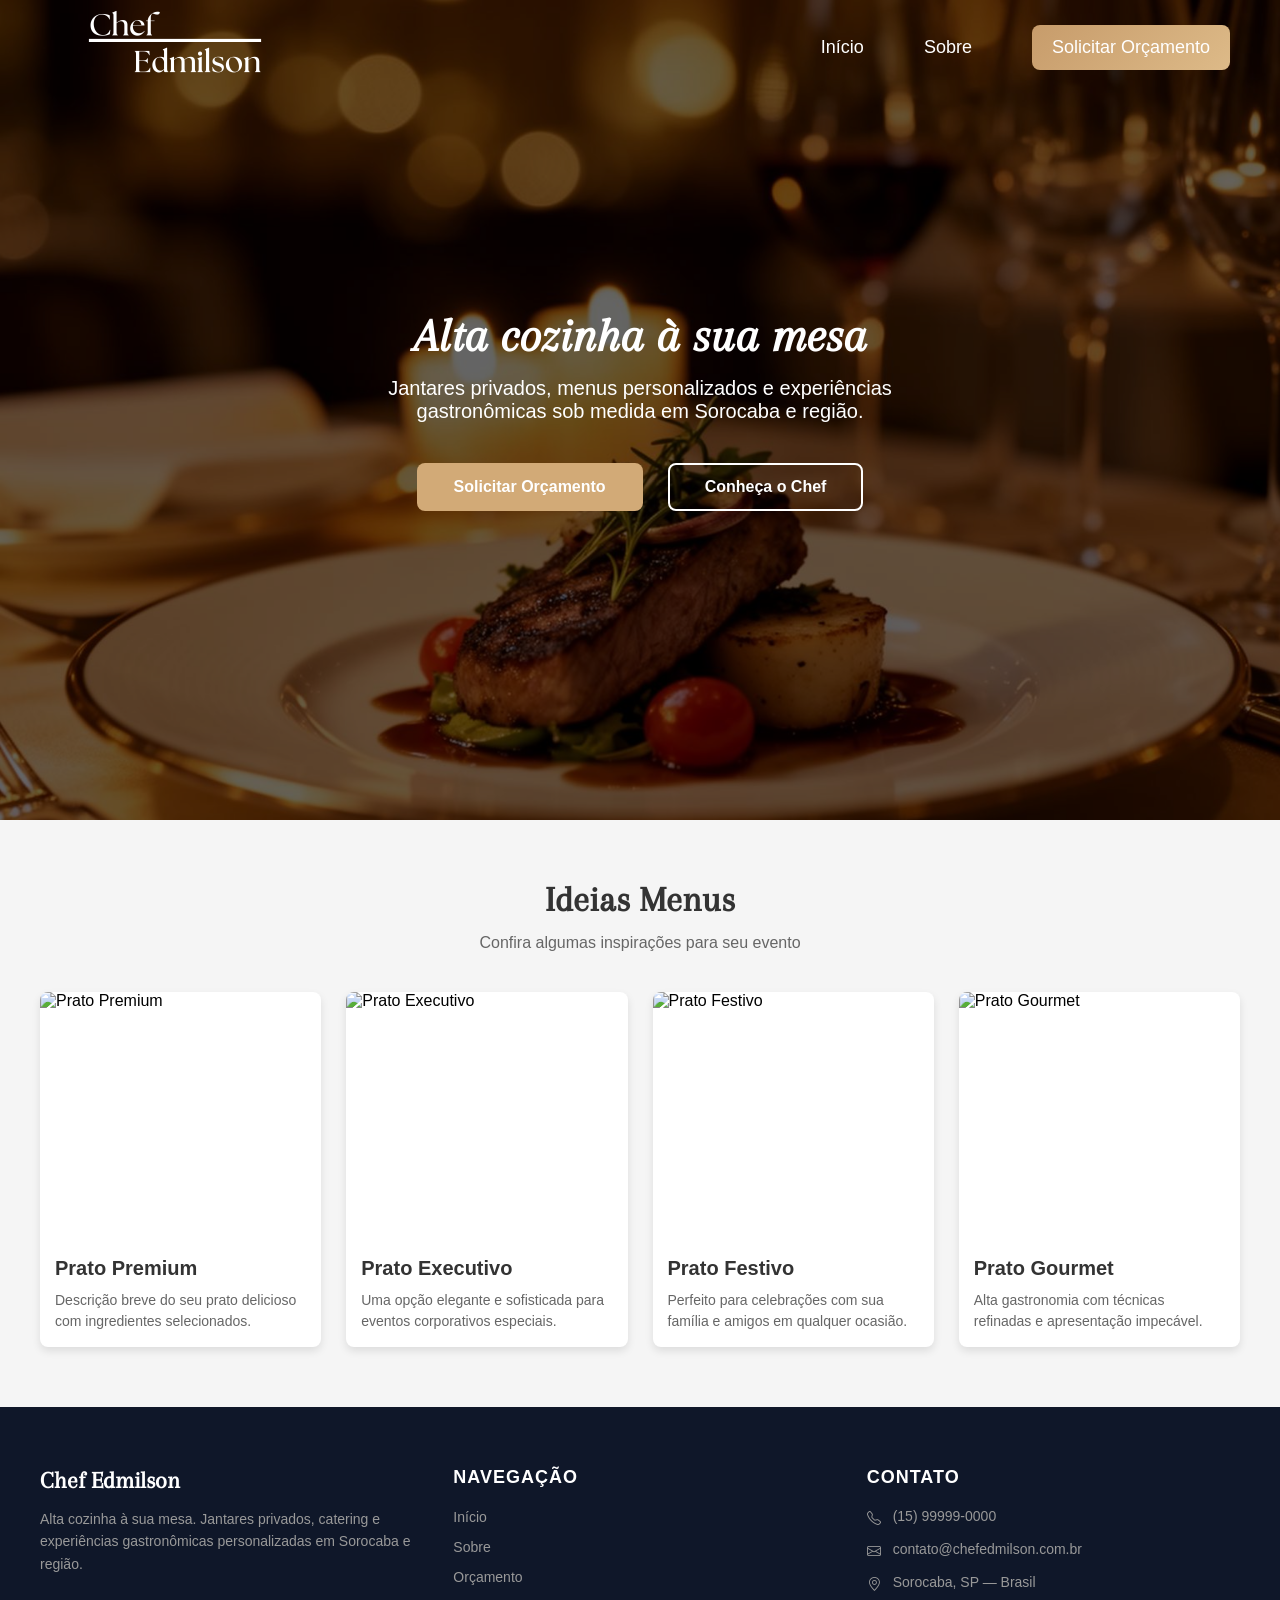
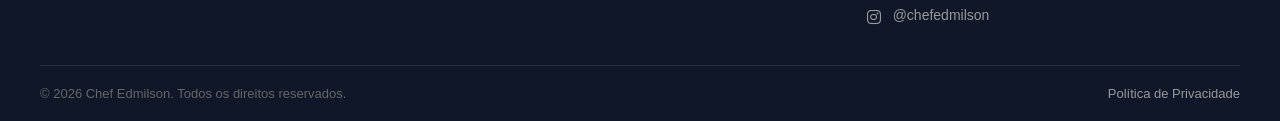
==== index.html @ d6121daf "Add files via upload" ====
<!doctype html>
<html lang="pt-br">
  <head>
    <meta charset="UTF-8" />
    <meta name="viewport" content="width=device-width, initial-scale=1.0" />
    <link href="https://cdn.jsdelivr.net/npm/bootstrap-icons@1.11.0/font/bootstrap-icons.css" rel="stylesheet" />
    <link rel="stylesheet" href="CSS/style.css" />
    <title>Chef Edmilson</title>
  </head>
  <body>
    <header class="topo">
      <div class="logo logo-dark">
        <img src="IMG/logo.png" alt="Logo do site" />
      </div>
      <div class="logo logo-light" style="display: none;">
        <img src="IMG/logo-positiva.png" alt="Logo do site" />
      </div>
      <nav>
        <ul class="menu">
          <li><a href="index.html">Início</a></li>
          <li><a href="sobre.html">Sobre</a></li>
          <li>
            <a href="orcamento.html" class="btndestaque">Solicitar Orçamento</a>
          </li>
        </ul>
      </nav>
    </header>

    <main class="hero">
      <div class="conteudo">
        <h1>Alta cozinha à sua mesa</h1>
        <p class="descricao">Jantares privados, menus personalizados e experiências gastronômicas sob medida em Sorocaba e região.</p>
        <div class="botoes-hero">
          <a href="orcamento.html" class="btn btn-primario">Solicitar Orçamento</a>
          <a href="sobre.html" class="btn btn-secundario">Conheça o Chef</a>
        </div>
      </div>
    </main>

    <section class="ideias-menus">
      <div class="container">
        <h2>Ideias Menus</h2>
        <p class="subtitulo">Confira algumas inspirações para seu evento</p>

        <div class="cards-container">
          <div class="card">
            <img src="IMG/prato1.jpg" alt="Prato Premium" />
            <h3>Prato Premium</h3>
            <p>Descrição breve do seu prato delicioso com ingredientes selecionados.</p>
          </div>

          <div class="card">
            <img src="IMG/prato2.jpg" alt="Prato Executivo" />
            <h3>Prato Executivo</h3>
            <p>Uma opção elegante e sofisticada para eventos corporativos especiais.</p>
          </div>

          <div class="card">
            <img src="IMG/prato3.jpg" alt="Prato Festivo" />
            <h3>Prato Festivo</h3>
            <p>Perfeito para celebrações com sua família e amigos em qualquer ocasião.</p>
          </div>

          <div class="card">
            <img src="IMG/prato4.jpg" alt="Prato Gourmet" />
            <h3>Prato Gourmet</h3>
            <p>Alta gastronomia com técnicas refinadas e apresentação impecável.</p>
          </div>
        </div>
      </div>
    </section>

    <footer class="footer">
      <div class="footer-content">
        <div class="footer-section">
          <h3>Chef Edmilson</h3>
          <p>Alta cozinha à sua mesa. Jantares privados, catering e experiências gastronômicas personalizadas em Sorocaba e região.</p>
        </div>

        <div class="footer-section">
          <h4>Navegação</h4>
          <ul class="footer-links">
            <li><a href="index.html">Início</a></li>
            <li><a href="sobre.html">Sobre</a></li>
            <li><a href="orcamento.html">Orçamento</a></li>
          </ul>
        </div>

        <div class="footer-section">
          <h4>Contato</h4>
          <div class="footer-contact">
            <div class="contact-item">
              <i class="bi bi-telephone"></i>
              <a href="tel:+5515999990000">(15) 99999-0000</a>
            </div>
            <div class="contact-item">
              <i class="bi bi-envelope"></i>
              <a href="mailto:contato@chefedmilson.com.br">contato@chefedmilson.com.br</a>
            </div>
            <div class="contact-item">
              <i class="bi bi-geo-alt"></i>
              <span>Sorocaba, SP — Brasil</span>
            </div>
            <div class="contact-item">
              <i class="bi bi-instagram"></i>
              <a href="https://instagram.com/chefedmilson" target="_blank">@chefedmilson</a>
            </div>
          </div>
        </div>
      </div>

      <div class="footer-bottom">
        <p>&copy; 2026 Chef Edmilson. Todos os direitos reservados.</p>
        <a href="#">Política de Privacidade</a>
      </div>
    </footer>

    <script src="JS/javascript.js"></script>
  </body>
</html>
---- CSS/style.css ----
@font-face {
  font-family: 'Arapey';
  src: url('../Fonts/Arapey-Regular.ttf') format('truetype');
  font-weight: normal;
  font-style: normal;
}

@font-face {
  font-family: 'Arapey';
  src: url('../Fonts/Arapey-Italic.ttf') format('truetype');
  font-weight: normal;
  font-style: italic;
}

* {
  margin: 0;
  padding: 0;
  box-sizing: border-box;
}

body,
html {
  height: 100%;
  font-family: Arial, sans-serif;
}

body {
  background-image: url("../IMG/hero.jpg");
  background-size: cover;
  background-position: center;
  background-repeat: no-repeat;
}

.topo {
  width: 100%;
  display: flex;
  justify-content: space-between;
  align-items: center;
  padding: 20px 50px;
  background-color: rgba(0, 0, 0, 0);
  transition: all 0.3s ease;
  position: fixed;
  top: 0;
  left: 0;
  right: 0;
  z-index: 100;
}

.topo.scrolled {
  background-color: white;
  box-shadow: 0 2px 10px rgba(0, 0, 0, 0.1);
}

.topo.scrolled .menu a {
  color: black;
}

.topo.scrolled .menu a:hover {
  color: #d2aa77;
}

.topo.scrolled .btndestaque {
  color: white;
}

.menu {
  list-style: none;
  display: flex;
  align-items: center;
  gap: 60px;
}

.menu a {
  text-decoration: none;
  color: white;
  font-size: 18px;
  transition: 0.3s;
}

.menu li {
  display: flex;
  align-items: center;
}

.menu a:hover {
  color: #d2aa77;
}

.hero {
  height: calc(100vh - 80px);
  display: flex;
  justify-content: center;
  align-items: center;
  text-align: center;
  background: rgba(0, 0, 0, 0.6);
}

.conteudo {
  display: flex;
  flex-direction: column;
  justify-content: center;
  align-items: center;
  color: white;
  text-align: center;
}

.conteudo h1 {
  font-size: 48px;
  margin-bottom: 15px;
  font-family: 'Arapey';
  font-style: italic;
}

.conteudo p {
  font-size: 20px;
  margin-bottom: 40px;
  max-width: 600px;
}

.logo img {
  height: 50px;
  width: auto;
  transform: scale(5);
  transform-origin: left center;
}

.logo-dark {
  transition: opacity 0.3s ease;
}

.logo-light {
  transition: opacity 0.3s ease;
}

.topo.scrolled .logo-dark {
  opacity: 0;
  display: none;
}

.topo.scrolled .logo-light {
  opacity: 1;
  display: block;
}

.btndestaque {
  background-image: linear-gradient(135deg, #c79c6b, #ddba88);
  color: white;
  padding: 12px 20px;
  border-radius: 8px;
  display: inline-block;
}

.botoes-hero {
  display: flex;
  gap: 25px;
  justify-content: center;
  align-items: center;
}

.btn {
  padding: 13px 35px;
  text-decoration: none;
  border-radius: 8px;
  font-weight: bold;
  transition: 0.3s;
  border: 2px solid transparent;
  font-size: 16px;
}

.btn-primario {
  background-color: #d2aa77;
  color: white;
}

.btn-primario:hover {
  background-color: #c79c6b;
}

.btn-secundario {
  background-color: transparent;
  color: white;
  border: 2px solid white;
}

.btn-secundario:hover {
  background-color: rgba(255, 255, 255, 0.1);
  border-color: #d2aa77;
  color: #d2aa77;
}

.ideias-menus {
  background-color: #f5f5f5;
  padding: 60px 20px;
}

.container {
  max-width: 1200px;
  margin: 0 auto;
}

.ideias-menus h2 {
  font-size: 36px;
  text-align: center;
  margin-bottom: 15px;
  color: #333;
  font-family: 'Arapey';
}

.subtitulo {
  text-align: center;
  color: #666;
  font-size: 16px;
  margin-bottom: 40px;
}

.cards-container {
  display: grid;
  grid-template-columns: repeat(4, 1fr);
  gap: 25px;
}

.card {
  background-color: white;
  border-radius: 8px;
  overflow: hidden;
  box-shadow: 0 4px 8px rgba(0, 0, 0, 0.1);
  transition: transform 0.3s, box-shadow 0.3s;
}

.card:hover {
  transform: translateY(-8px);
  box-shadow: 0 8px 16px rgba(0, 0, 0, 0.2);
}

.card img {
  width: 100%;
  height: 250px;
  object-fit: cover;
  display: block;
}

.card h3 {
  font-size: 20px;
  color: #333;
  padding: 15px 15px 10px;
  font-family: Arial, sans-serif;
}

.card p {
  font-size: 14px;
  color: #666;
  padding: 0 15px 15px;
  line-height: 1.5;
}

@media (max-width: 1200px) {
  .cards-container {
    grid-template-columns: repeat(3, 1fr);
  }
}

@media (max-width: 768px) {
  .cards-container {
    grid-template-columns: repeat(2, 1fr);
  }
  
  .botoes-hero {
    flex-direction: column;
    gap: 15px;
  }
}

@media (max-width: 480px) {
  .cards-container {
    grid-template-columns: 1fr;
  }
}

/* Footer */
.footer {
  background-color: hsl(222, 47%, 11%);
  color: #d2aa77;
  padding: 60px 20px 20px;
}

.footer-content {
  max-width: 1200px;
  margin: 0 auto 40px;
  display: grid;
  grid-template-columns: repeat(3, 1fr);
  gap: 40px;
}

.footer-section h3 {
  font-size: 24px;
  color: white;
  margin-bottom: 15px;
  font-family: 'Arapey';
}

.footer-section h4 {
  font-size: 18px;
  color: white;
  margin-bottom: 20px;
  font-weight: bold;
  text-transform: uppercase;
  letter-spacing: 1px;
}

.footer-section p {
  font-size: 14px;
  color: #999;
  line-height: 1.6;
  margin: 0;
}

.footer-links {
  list-style: none;
  padding: 0;
}

.footer-links li {
  margin-bottom: 12px;
}

.footer-links a {
  color: #999;
  text-decoration: none;
  font-size: 14px;
  transition: 0.3s;
}

.footer-links a:hover {
  color: #d2aa77;
}

.footer-contact {
  display: flex;
  flex-direction: column;
  gap: 15px;
}

.contact-item {
  display: flex;
  align-items: flex-start;
  gap: 12px;
  font-size: 14px;
}

.contact-item i {
  color: #999;
  margin-top: 2px;
  flex-shrink: 0;
}

.contact-item a {
  color: #999;
  text-decoration: none;
  transition: 0.3s;
}

.contact-item a:hover {
  color: #d2aa77;
}

.contact-item span {
  color: #999;
}

.footer-bottom {
  border-top: 1px solid rgba(255, 255, 255, 0.1);
  padding-top: 20px;
  max-width: 1200px;
  margin: 0 auto;
  display: flex;
  justify-content: space-between;
  align-items: center;
  font-size: 13px;
}

.footer-bottom p {
  color: #666;
  margin: 0;
}

.footer-bottom a {
  color: #999;
  text-decoration: none;
  transition: 0.3s;
}

.footer-bottom a:hover {
  color: #d2aa77;
}

@media (max-width: 768px) {
  .footer-content {
    grid-template-columns: 1fr;
    gap: 30px;
  }
  
  .footer-bottom {
    flex-direction: column;
    gap: 15px;
    text-align: center;
  }
}
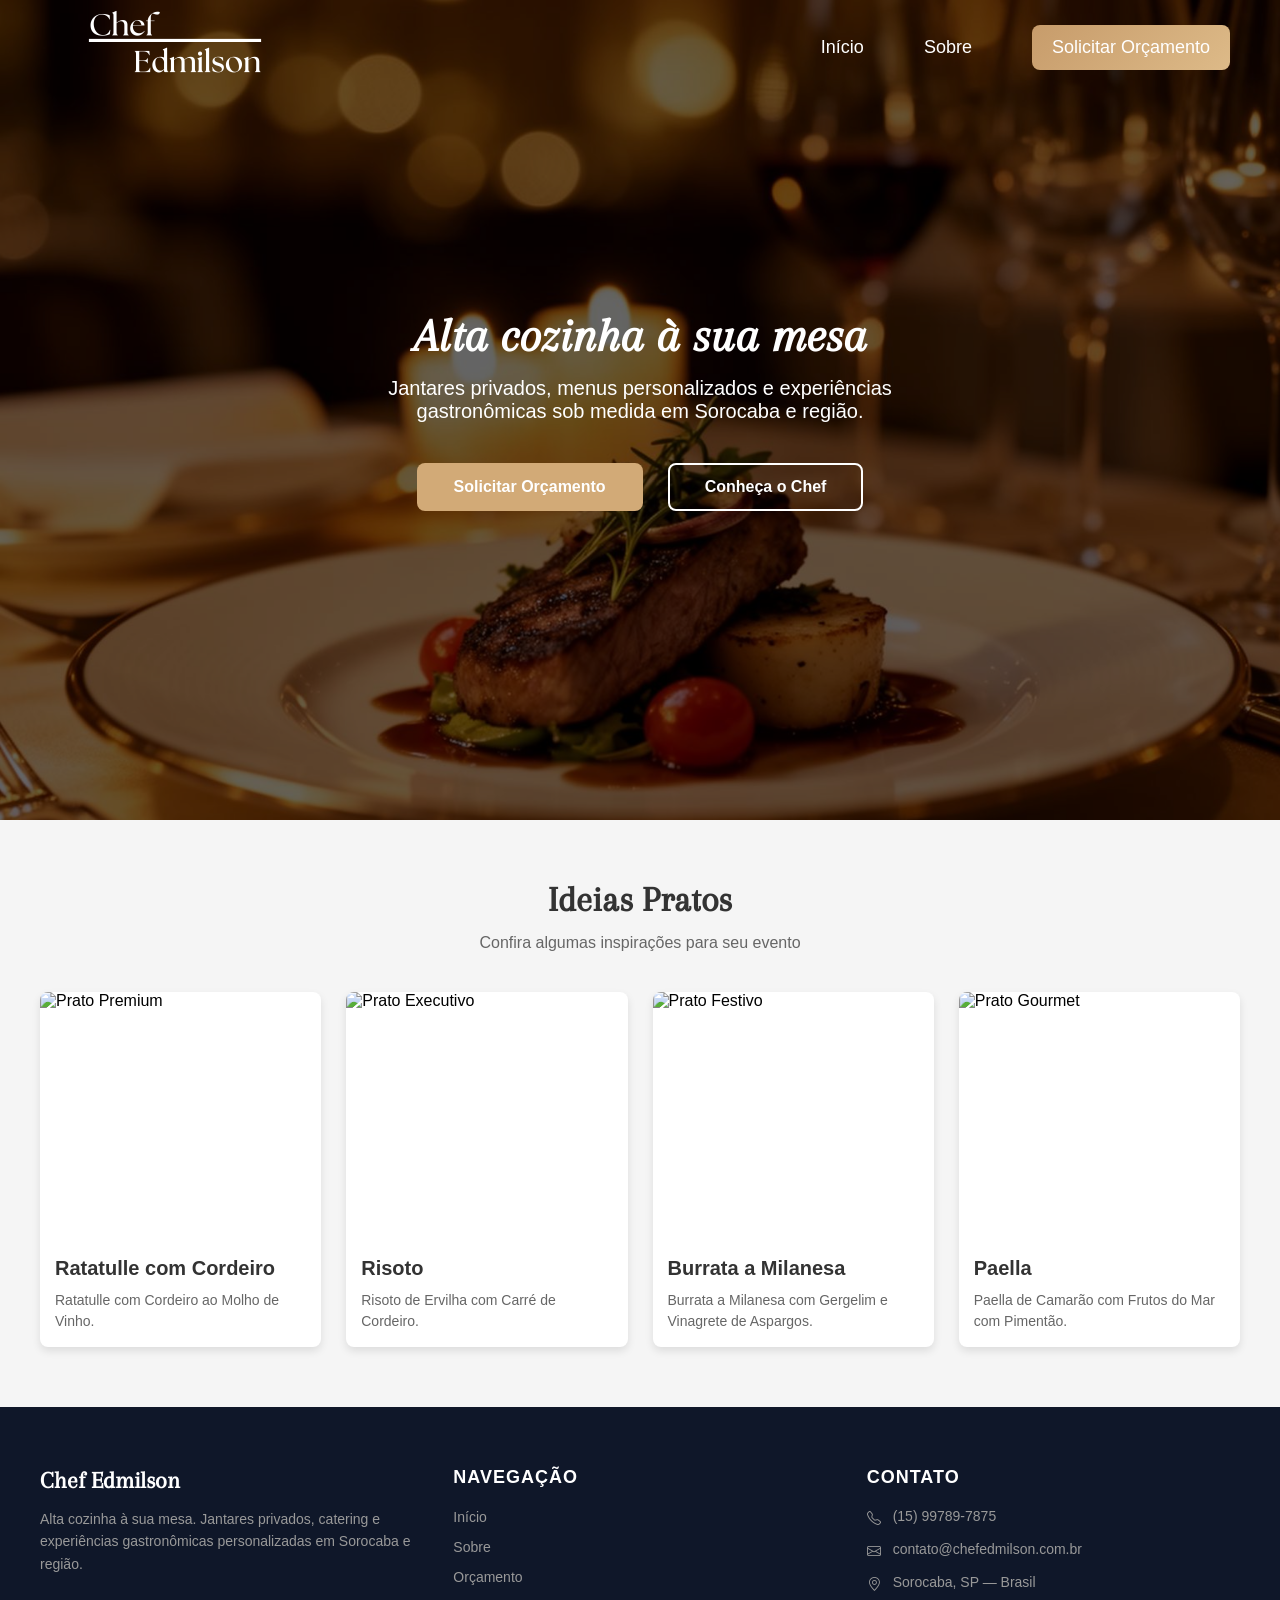
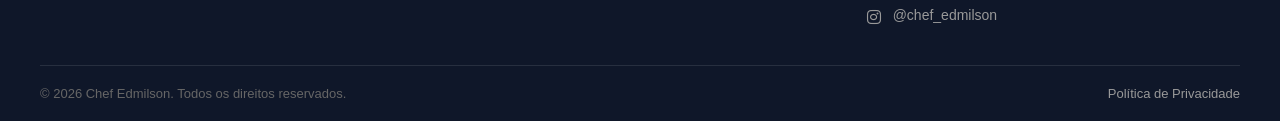
==== commit 94ad376c: "Adionando imagens e ajustando detalhes" ====
--- a/index.html
+++ b/index.html
@@ -7,7 +7,7 @@
     <link rel="stylesheet" href="CSS/style.css" />
     <title>Chef Edmilson</title>
   </head>
-  <body>
+  <body class="body-bg">
     <header class="topo">
       <div class="logo logo-dark">
         <img src="IMG/logo.png" alt="Logo do site" />
@@ -39,32 +39,32 @@
 
     <section class="ideias-menus">
       <div class="container">
-        <h2>Ideias Menus</h2>
+        <h2>Ideias Pratos</h2>
         <p class="subtitulo">Confira algumas inspirações para seu evento</p>
 
         <div class="cards-container">
           <div class="card">
             <img src="IMG/prato1.jpg" alt="Prato Premium" />
-            <h3>Prato Premium</h3>
-            <p>Descrição breve do seu prato delicioso com ingredientes selecionados.</p>
+            <h3>Ratatulle com Cordeiro</h3>
+            <p>Ratatulle com Cordeiro ao Molho de Vinho.</p>
           </div>
 
           <div class="card">
             <img src="IMG/prato2.jpg" alt="Prato Executivo" />
-            <h3>Prato Executivo</h3>
-            <p>Uma opção elegante e sofisticada para eventos corporativos especiais.</p>
+            <h3>Risoto</h3>
+            <p>Risoto de Ervilha com Carré de Cordeiro.</p>
           </div>
 
           <div class="card">
             <img src="IMG/prato3.jpg" alt="Prato Festivo" />
-            <h3>Prato Festivo</h3>
-            <p>Perfeito para celebrações com sua família e amigos em qualquer ocasião.</p>
+            <h3>Burrata a Milanesa</h3>
+            <p>Burrata a Milanesa com Gergelim e Vinagrete de Aspargos.</p>
           </div>
 
           <div class="card">
             <img src="IMG/prato4.jpg" alt="Prato Gourmet" />
-            <h3>Prato Gourmet</h3>
-            <p>Alta gastronomia com técnicas refinadas e apresentação impecável.</p>
+            <h3>Paella</h3>
+            <p>Paella de Camarão com Frutos do Mar com Pimentão.</p>
           </div>
         </div>
       </div>
@@ -91,7 +91,7 @@
           <div class="footer-contact">
             <div class="contact-item">
               <i class="bi bi-telephone"></i>
-              <a href="tel:+5515999990000">(15) 99999-0000</a>
+              <a href="https://wa.me/5515997897875" target="_blank">(15) 99789-7875</a>
             </div>
             <div class="contact-item">
               <i class="bi bi-envelope"></i>
@@ -103,7 +103,7 @@
             </div>
             <div class="contact-item">
               <i class="bi bi-instagram"></i>
-              <a href="https://instagram.com/chefedmilson" target="_blank">@chefedmilson</a>
+              <a href="https://instagram.com/chef_edmilson" target="_blank">@chef_edmilson</a>
             </div>
           </div>
         </div>
--- a/CSS/style.css
+++ b/CSS/style.css
@@ -24,7 +24,7 @@
   font-family: Arial, sans-serif;
 }
 
-body {
+.body-bg {
   background-image: url("../IMG/hero.jpg");
   background-size: cover;
   background-position: center;
@@ -196,6 +196,99 @@
 .container {
   max-width: 1200px;
   margin: 0 auto;
+}
+
+
+.sobre-page section {
+  max-width: 1100px;
+  margin: 120px auto 60px;
+  padding: 0 20px;
+}
+
+.sobre-page .barra-bonita {
+  display: block;
+  width: 140px;
+  height: 6px;
+  margin: 6px auto 18px;
+  background: linear-gradient(90deg, #c79c6b, #ddba88);
+  border-radius: 4px;
+  box-shadow: 0 2px 4px rgba(0,0,0,0.08);
+}
+
+.sobre-page h1 {
+  font-size: 32px;
+  margin: 0 0 10px 0;
+  color: #111;
+}
+
+.sobre-page section p {
+  color: #333;
+  line-height: 1.6;
+  margin-bottom: 12px;
+}
+
+.sobre-page .footer {
+  margin-top: 40px;
+}
+
+.sobre-page .sobre-grid {
+  display: grid;
+  grid-template-columns: 1fr 420px;
+  gap: 40px;
+  align-items: start;
+}
+
+.sobre-page .sobre-left {
+  padding: 10px 24px 0 0;
+}
+
+.sobre-page .sobre-left .barra-bonita {
+  display: block;
+  width: 80px;
+  height: 4px;
+  margin: 0 0 18px 0;
+  background: linear-gradient(90deg, #c79c6b, #ddba88);
+  border-radius: 4px;
+}
+
+.sobre-page h1 {
+  font-size: 72px;
+  margin: 6px 0 18px 0;
+  font-weight: 700;
+  letter-spacing: -1px;
+}
+
+.sobre-page .sobre-text p {
+  max-width: 680px;
+}
+
+.sobre-page .socials {
+  margin-top: 18px;
+  display: flex;
+  gap: 12px;
+}
+
+.sobre-page .socials a { color: #111; font-size: 22px; }
+
+.sobre-page .sobre-right .photo-wrap {
+  width: 100%;
+  height: 100%;
+  display: flex;
+  align-items: start;
+}
+
+.sobre-page .sobre-right img {
+  width: 100%;
+  height: auto;
+  object-fit: cover;
+  padding-top: 49px;
+}
+
+@media (max-width: 900px) {
+  .sobre-page .sobre-grid { grid-template-columns: 1fr; }
+  .sobre-page h1 { font-size: 40px; }
+  .sobre-page .sobre-left { padding-right: 0; }
+  .sobre-page .barra-bonita { margin-left: auto; margin-right: auto; }
 }
 
 .ideias-menus h2 {
@@ -405,3 +498,11 @@
     text-align: center;
   }
 }
+.barra-bonita {
+  width: 140px;           
+  height: 6px;            
+  margin: 12px auto;      
+  background: linear-gradient(90deg, #c79c6b, #ddba88); 
+  border-radius: 4px;     
+  box-shadow: 0 2px 4px rgba(0,0,0,0.08);
+}
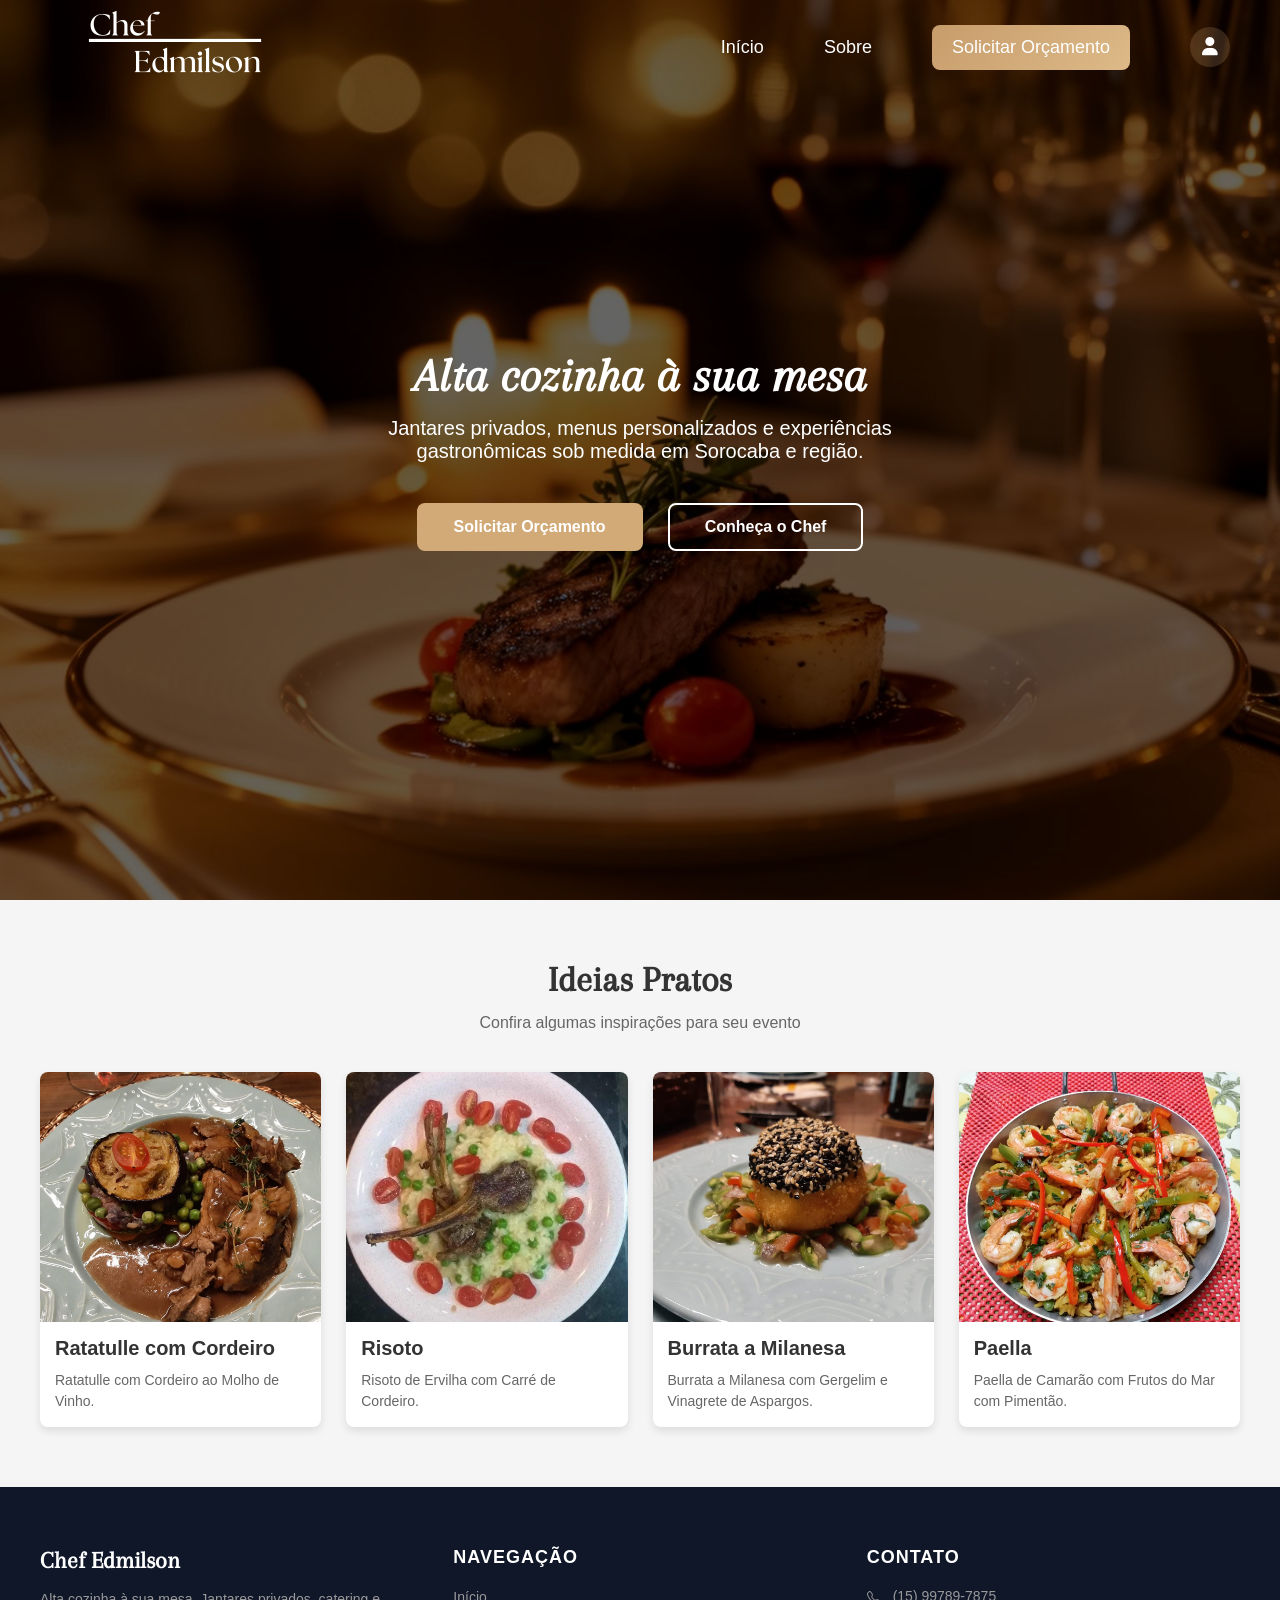
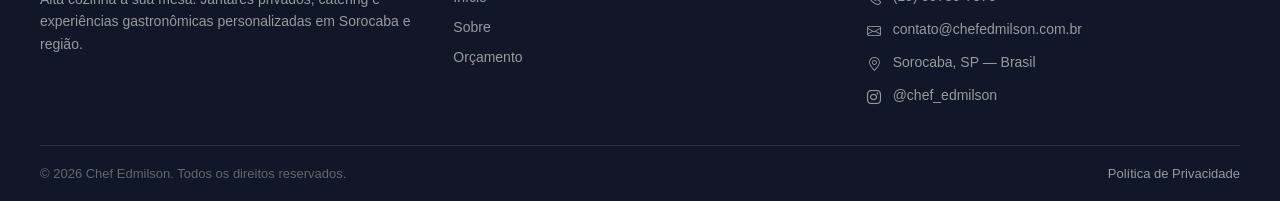
==== commit 8522ae69: "paginas de login e cadastro" ====
--- a/index.html
+++ b/index.html
@@ -3,7 +3,14 @@
   <head>
     <meta charset="UTF-8" />
     <meta name="viewport" content="width=device-width, initial-scale=1.0" />
-    <link href="https://cdn.jsdelivr.net/npm/bootstrap-icons@1.11.0/font/bootstrap-icons.css" rel="stylesheet" />
+    <link
+      href="https://cdn.jsdelivr.net/npm/bootstrap-icons@1.11.0/font/bootstrap-icons.css"
+      rel="stylesheet"
+    />
+    <link
+      href="https://cdnjs.cloudflare.com/ajax/libs/font-awesome/6.4.0/css/all.min.css"
+      rel="stylesheet"
+    />
     <link rel="stylesheet" href="CSS/style.css" />
     <title>Chef Edmilson</title>
   </head>
@@ -12,7 +19,7 @@
       <div class="logo logo-dark">
         <img src="IMG/logo.png" alt="Logo do site" />
       </div>
-      <div class="logo logo-light" style="display: none;">
+      <div class="logo logo-light" style="display: none">
         <img src="IMG/logo-positiva.png" alt="Logo do site" />
       </div>
       <nav>
@@ -22,6 +29,11 @@
           <li>
             <a href="orcamento.html" class="btndestaque">Solicitar Orçamento</a>
           </li>
+          <li>
+            <a href="login.html" class="btn-login" title="Login">
+              <i class="fas fa-user"></i>
+            </a>
+          </li>
         </ul>
       </nav>
     </header>
@@ -29,9 +41,14 @@
     <main class="hero">
       <div class="conteudo">
         <h1>Alta cozinha à sua mesa</h1>
-        <p class="descricao">Jantares privados, menus personalizados e experiências gastronômicas sob medida em Sorocaba e região.</p>
+        <p class="descricao">
+          Jantares privados, menus personalizados e experiências gastronômicas
+          sob medida em Sorocaba e região.
+        </p>
         <div class="botoes-hero">
-          <a href="orcamento.html" class="btn btn-primario">Solicitar Orçamento</a>
+          <a href="orcamento.html" class="btn btn-primario"
+            >Solicitar Orçamento</a
+          >
           <a href="sobre.html" class="btn btn-secundario">Conheça o Chef</a>
         </div>
       </div>
@@ -74,7 +91,10 @@
       <div class="footer-content">
         <div class="footer-section">
           <h3>Chef Edmilson</h3>
-          <p>Alta cozinha à sua mesa. Jantares privados, catering e experiências gastronômicas personalizadas em Sorocaba e região.</p>
+          <p>
+            Alta cozinha à sua mesa. Jantares privados, catering e experiências
+            gastronômicas personalizadas em Sorocaba e região.
+          </p>
         </div>
 
         <div class="footer-section">
@@ -91,11 +111,15 @@
           <div class="footer-contact">
             <div class="contact-item">
               <i class="bi bi-telephone"></i>
-              <a href="https://wa.me/5515997897875" target="_blank">(15) 99789-7875</a>
+              <a href="https://wa.me/5515997897875" target="_blank"
+                >(15) 99789-7875</a
+              >
             </div>
             <div class="contact-item">
               <i class="bi bi-envelope"></i>
-              <a href="mailto:contato@chefedmilson.com.br">contato@chefedmilson.com.br</a>
+              <a href="mailto:contato@chefedmilson.com.br"
+                >contato@chefedmilson.com.br</a
+              >
             </div>
             <div class="contact-item">
               <i class="bi bi-geo-alt"></i>
@@ -103,7 +127,9 @@
             </div>
             <div class="contact-item">
               <i class="bi bi-instagram"></i>
-              <a href="https://instagram.com/chef_edmilson" target="_blank">@chef_edmilson</a>
+              <a href="https://instagram.com/chef_edmilson" target="_blank"
+                >@chef_edmilson</a
+              >
             </div>
           </div>
         </div>
--- a/CSS/style.css
+++ b/CSS/style.css
@@ -1,13 +1,13 @@
 @font-face {
-  font-family: 'Arapey';
-  src: url('../Fonts/Arapey-Regular.ttf') format('truetype');
+  font-family: "Arapey";
+  src: url("../Fonts/Arapey-Regular.ttf") format("truetype");
   font-weight: normal;
   font-style: normal;
 }
 
 @font-face {
-  font-family: 'Arapey';
-  src: url('../Fonts/Arapey-Italic.ttf') format('truetype');
+  font-family: "Arapey";
+  src: url("../Fonts/Arapey-Italic.ttf") format("truetype");
   font-weight: normal;
   font-style: italic;
 }
@@ -51,7 +51,7 @@
   box-shadow: 0 2px 10px rgba(0, 0, 0, 0.1);
 }
 
-.topo.scrolled .menu a {
+.topo.scrolled .menu a:not(.btndestaque) {
   color: black;
 }
 
@@ -61,6 +61,10 @@
 
 .topo.scrolled .btndestaque {
   color: white;
+}
+
+.topo.scrolled .btn-login {
+  color: black !important;
 }
 
 .menu {
@@ -70,6 +74,24 @@
   gap: 60px;
 }
 
+.btn-login {
+  display: flex;
+  align-items: center;
+  justify-content: center;
+  width: 40px;
+  height: 40px;
+  border-radius: 50%;
+  font-size: 18px;
+  transition: all 0.3s ease;
+  background-color: rgba(210, 170, 119, 0.2);
+}
+
+.btn-login:hover {
+  background-color: #d2aa77;
+  color: white !important;
+  transform: scale(1.1);
+}
+
 .menu a {
   text-decoration: none;
   color: white;
@@ -87,7 +109,7 @@
 }
 
 .hero {
-  height: calc(100vh - 80px);
+  height: calc(100vh - 0px);
   display: flex;
   justify-content: center;
   align-items: center;
@@ -107,7 +129,7 @@
 .conteudo h1 {
   font-size: 48px;
   margin-bottom: 15px;
-  font-family: 'Arapey';
+  font-family: "Arapey";
   font-style: italic;
 }
 
@@ -144,10 +166,15 @@
 
 .btndestaque {
   background-image: linear-gradient(135deg, #c79c6b, #ddba88);
-  color: white;
+  color: white !important;
   padding: 12px 20px;
   border-radius: 8px;
   display: inline-block;
+  transition: all 0.3s ease;
+}
+
+.btndestaque:hover {
+  box-shadow: 0 4px 12px rgba(0, 0, 0, 0.3);
 }
 
 .botoes-hero {
@@ -198,7 +225,6 @@
   margin: 0 auto;
 }
 
-
 .sobre-page section {
   max-width: 1100px;
   margin: 120px auto 60px;
@@ -212,7 +238,7 @@
   margin: 6px auto 18px;
   background: linear-gradient(90deg, #c79c6b, #ddba88);
   border-radius: 4px;
-  box-shadow: 0 2px 4px rgba(0,0,0,0.08);
+  box-shadow: 0 2px 4px rgba(0, 0, 0, 0.08);
 }
 
 .sobre-page h1 {
@@ -268,7 +294,10 @@
   gap: 12px;
 }
 
-.sobre-page .socials a { color: #111; font-size: 22px; }
+.sobre-page .socials a {
+  color: #111;
+  font-size: 22px;
+}
 
 .sobre-page .sobre-right .photo-wrap {
   width: 100%;
@@ -278,17 +307,26 @@
 }
 
 .sobre-page .sobre-right img {
-  width: 100%;
-  height: auto;
+  width: 650px;
+  height: 600px;
   object-fit: cover;
   padding-top: 49px;
 }
 
 @media (max-width: 900px) {
-  .sobre-page .sobre-grid { grid-template-columns: 1fr; }
-  .sobre-page h1 { font-size: 40px; }
-  .sobre-page .sobre-left { padding-right: 0; }
-  .sobre-page .barra-bonita { margin-left: auto; margin-right: auto; }
+  .sobre-page .sobre-grid {
+    grid-template-columns: 1fr;
+  }
+  .sobre-page h1 {
+    font-size: 40px;
+  }
+  .sobre-page .sobre-left {
+    padding-right: 0;
+  }
+  .sobre-page .barra-bonita {
+    margin-left: auto;
+    margin-right: auto;
+  }
 }
 
 .ideias-menus h2 {
@@ -296,7 +334,7 @@
   text-align: center;
   margin-bottom: 15px;
   color: #333;
-  font-family: 'Arapey';
+  font-family: "Arapey";
 }
 
 .subtitulo {
@@ -317,7 +355,9 @@
   border-radius: 8px;
   overflow: hidden;
   box-shadow: 0 4px 8px rgba(0, 0, 0, 0.1);
-  transition: transform 0.3s, box-shadow 0.3s;
+  transition:
+    transform 0.3s,
+    box-shadow 0.3s;
 }
 
 .card:hover {
@@ -356,7 +396,7 @@
   .cards-container {
     grid-template-columns: repeat(2, 1fr);
   }
-  
+
   .botoes-hero {
     flex-direction: column;
     gap: 15px;
@@ -388,7 +428,7 @@
   font-size: 24px;
   color: white;
   margin-bottom: 15px;
-  font-family: 'Arapey';
+  font-family: "Arapey";
 }
 
 .footer-section h4 {
@@ -491,7 +531,7 @@
     grid-template-columns: 1fr;
     gap: 30px;
   }
-  
+
   .footer-bottom {
     flex-direction: column;
     gap: 15px;
@@ -499,10 +539,151 @@
   }
 }
 .barra-bonita {
-  width: 140px;           
-  height: 6px;            
-  margin: 12px auto;      
-  background: linear-gradient(90deg, #c79c6b, #ddba88); 
-  border-radius: 4px;     
-  box-shadow: 0 2px 4px rgba(0,0,0,0.08);
-}
+  width: 140px;
+  height: 6px;
+  margin: 12px auto;
+  background: linear-gradient(90deg, #c79c6b, #ddba88);
+  border-radius: 4px;
+  box-shadow: 0 2px 4px rgba(0, 0, 0, 0.08);
+}
+
+/* Página de Login */
+.login-container {
+  min-height: calc(100vh - 120px);
+  display: flex;
+  justify-content: center;
+  align-items: center;
+  padding: 40px 20px;
+  background-color: #f5f5f5;
+}
+
+.login-wrapper {
+  width: 100%;
+  max-width: 400px;
+  margin-top: 130px;
+  margin-bottom: 55px;
+}
+
+.login-header-top {
+  text-align: center;
+  margin-bottom: 30px;
+}
+
+.login-line {
+  display: inline-block;
+  width: 80px;
+  height: 4px;
+  background: linear-gradient(90deg, #c79c6b, #ddba88);
+  border-radius: 2px;
+  margin-bottom: 15px;
+}
+
+.login-header-top h1 {
+  font-family: "Arapey", serif;
+  font-size: 36px;
+  color: #333;
+  margin: 0;
+}
+
+.login-box {
+  background: white;
+  border-radius: 12px;
+  padding: 50px 40px;
+  box-shadow: 0 4px 20px rgba(0, 0, 0, 0.1);
+  width: 100%;
+  height: 550px;
+}
+
+.login-form {
+  display: flex;
+  flex-direction: column;
+  gap: 25px;
+  margin-bottom: 30px;
+}
+
+.form-group {
+  display: flex;
+  flex-direction: column;
+  gap: 8px;
+}
+
+.form-group label {
+  font-size: 14px;
+  font-weight: 600;
+  color: #333;
+}
+
+.form-group input {
+  padding: 14px 16px;
+  border: none;
+  background-color: #f0f0f0;
+  border-radius: 6px;
+  font-size: 14px;
+  transition: all 0.3s ease;
+  font-family: Arial, sans-serif;
+}
+
+.form-group input:focus {
+  outline: none;
+  background-color: #e8e8e8;
+  box-shadow: 0 2px 8px rgba(0, 0, 0, 0.1);
+}
+
+.btn-entrar {
+  background: linear-gradient(135deg, #c79c6b, #ddba88);
+  color: white;
+  padding: 14px 20px;
+  border: none;
+  border-radius: 6px;
+  font-size: 16px;
+  font-weight: 600;
+  cursor: pointer;
+  transition: all 0.3s ease;
+}
+
+.btn-entrar:hover {
+  box-shadow: 0 4px 12px rgba(199, 156, 107, 0.4);
+  transform: translateY(-2px);
+}
+
+.login-footer {
+  text-align: center;
+}
+
+.no-account {
+  font-size: 16px;
+  color: #999;
+  font-family: "The Seasons", serif;
+  margin: 0 0 8px 0;
+  margin-top: 190px;
+}
+
+.cadastre-link {
+  color: #333;
+  text-decoration: underline;
+  font-weight: 600;
+  font-family: "The Seasons", serif;
+  font-size: 18px;
+  transition: color 0.3s ease;
+}
+
+.cadastre-link:hover {
+  color: #d2aa77;
+}
+
+/* Responsividade */
+@media (max-width: 768px) {
+  .login-box {
+    padding: 40px 25px;
+  }
+
+  .login-header-top h1 {
+    font-size: 28px;
+  }
+
+  .form-group input,
+  .btn-entrar {
+    font-size: 14px;
+    padding: 12px 16px;
+  }
+}
